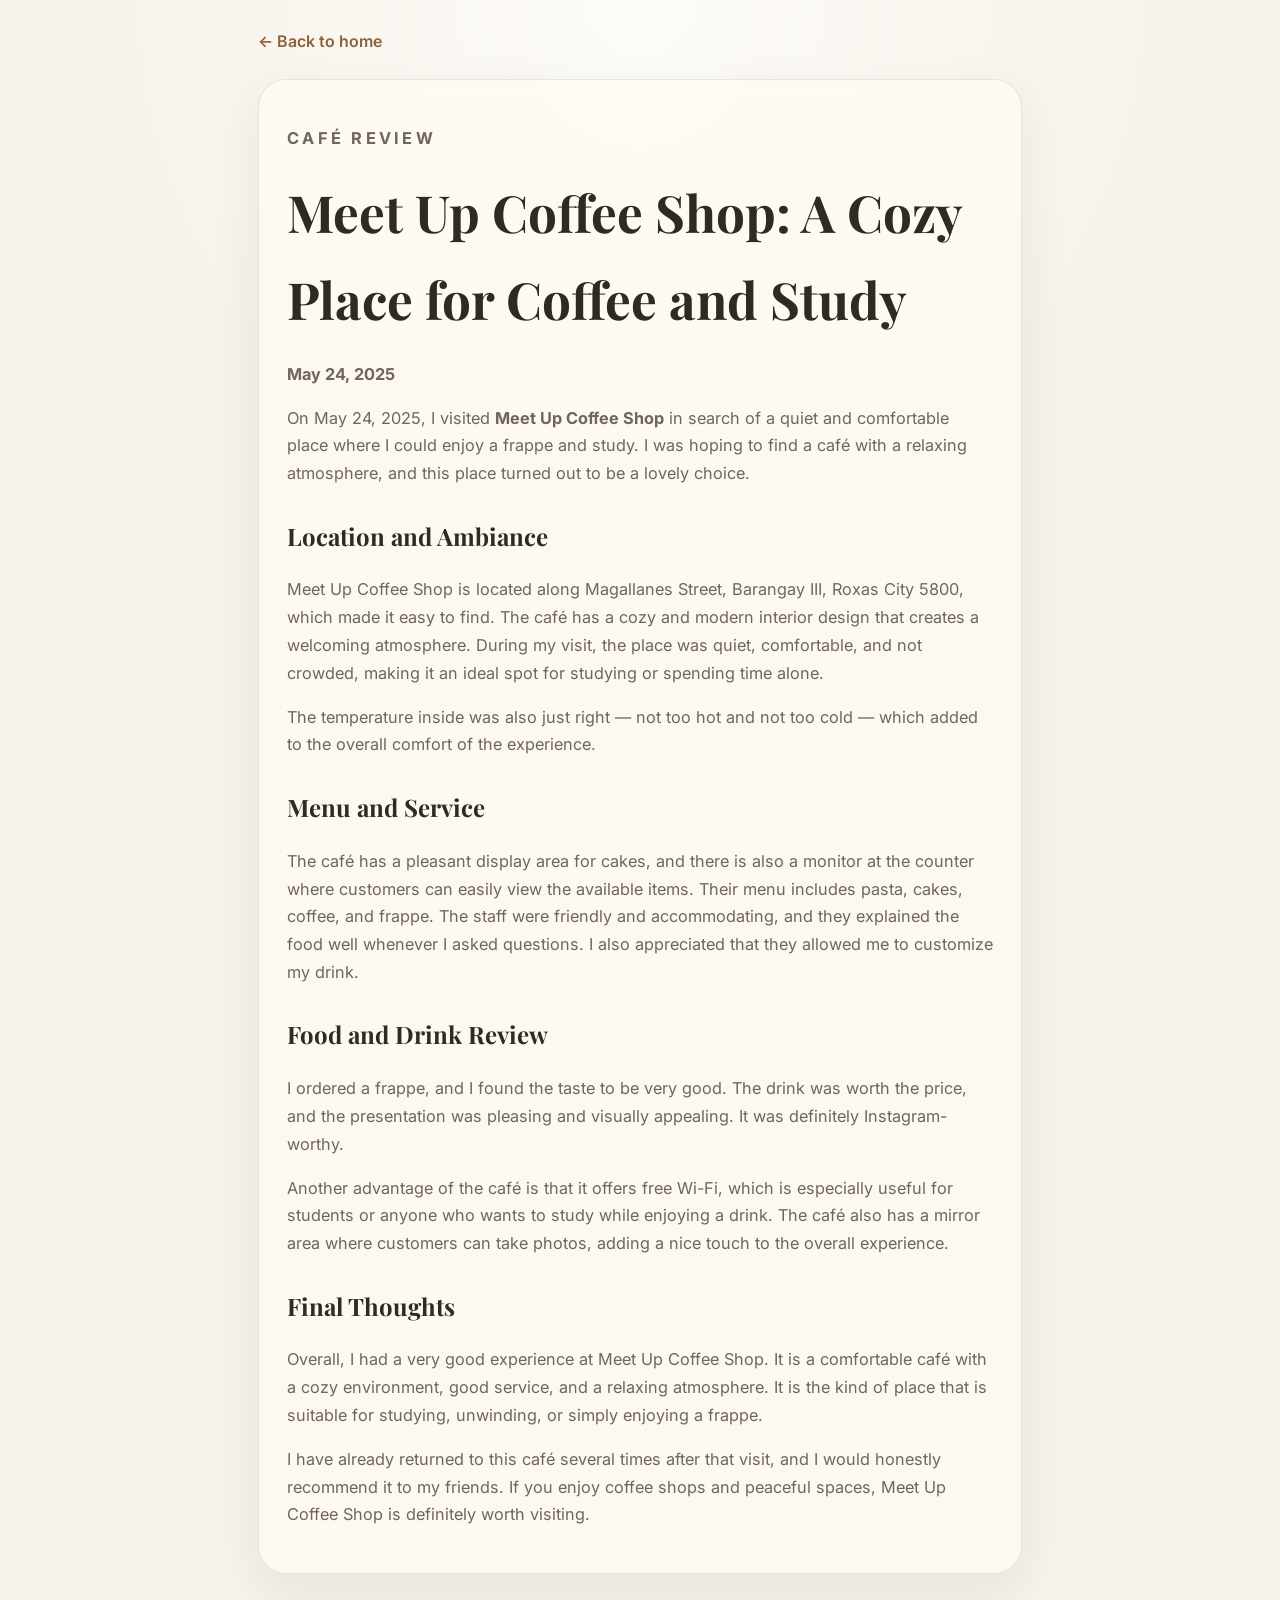
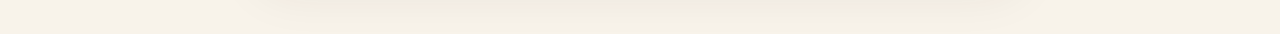
==== meet-up-coffee-shop.html @ 191905ce "Create ANEVAL café blog website with off-white theme" ====
<!DOCTYPE html>
<html lang="en">
  <head>
    <meta charset="UTF-8" />
    <meta name="viewport" content="width=device-width, initial-scale=1.0" />
    <title>Meet Up Coffee Shop | ANEVAL</title>
    <meta
      name="description"
      content="A formal café review of Meet Up Coffee Shop by ANEVAL."
    />
    <link rel="preconnect" href="https://fonts.googleapis.com" />
    <link rel="preconnect" href="https://fonts.gstatic.com" crossorigin />
    <link
      href="https://fonts.googleapis.com/css2?family=Playfair+Display:wght@600;700&family=Inter:wght@400;500;600;700&display=swap"
      rel="stylesheet"
    />
    <link rel="stylesheet" href="style.css" />
  </head>
  <body class="post-page">
    <main class="post-container">
      <a class="back-link" href="index.html">← Back to home</a>

      <article class="post">
        <p class="eyebrow">Café Review</p>
        <h1>Meet Up Coffee Shop: A Cozy Place for Coffee and Study</h1>
        <p class="post-date">May 24, 2025</p>

        <p>
          On May 24, 2025, I visited <strong>Meet Up Coffee Shop</strong> in
          search of a quiet and comfortable place where I could enjoy a frappe
          and study. I was hoping to find a café with a relaxing atmosphere, and
          this place turned out to be a lovely choice.
        </p>

        <h2>Location and Ambiance</h2>
        <p>
          Meet Up Coffee Shop is located along Magallanes Street, Barangay III,
          Roxas City 5800, which made it easy to find. The café has a cozy and
          modern interior design that creates a welcoming atmosphere. During my
          visit, the place was quiet, comfortable, and not crowded, making it an
          ideal spot for studying or spending time alone.
        </p>
        <p>
          The temperature inside was also just right — not too hot and not too
          cold — which added to the overall comfort of the experience.
        </p>

        <h2>Menu and Service</h2>
        <p>
          The café has a pleasant display area for cakes, and there is also a
          monitor at the counter where customers can easily view the available
          items. Their menu includes pasta, cakes, coffee, and frappe. The staff
          were friendly and accommodating, and they explained the food well
          whenever I asked questions. I also appreciated that they allowed me to
          customize my drink.
        </p>

        <h2>Food and Drink Review</h2>
        <p>
          I ordered a frappe, and I found the taste to be very good. The drink
          was worth the price, and the presentation was pleasing and visually
          appealing. It was definitely Instagram-worthy.
        </p>
        <p>
          Another advantage of the café is that it offers free Wi-Fi, which is
          especially useful for students or anyone who wants to study while
          enjoying a drink. The café also has a mirror area where customers can
          take photos, adding a nice touch to the overall experience.
        </p>

        <h2>Final Thoughts</h2>
        <p>
          Overall, I had a very good experience at Meet Up Coffee Shop. It is a
          comfortable café with a cozy environment, good service, and a relaxing
          atmosphere. It is the kind of place that is suitable for studying,
          unwinding, or simply enjoying a frappe.
        </p>
        <p>
          I have already returned to this café several times after that visit,
          and I would honestly recommend it to my friends. If you enjoy coffee
          shops and peaceful spaces, Meet Up Coffee Shop is definitely worth
          visiting.
        </p>
      </article>
    </main>
  </body>
</html>
---- style.css ----
:root {
  --bg: #f8f3ea;
  --surface: #fffaf2;
  --surface-strong: #f3eadc;
  --text: #2f2a25;
  --muted: #6f665c;
  --accent: #a97c50;
  --accent-dark: #8b6239;
  --border: rgba(47, 42, 37, 0.1);
  --shadow: 0 18px 50px rgba(47, 42, 37, 0.08);
}

* {
  box-sizing: border-box;
}

html {
  scroll-behavior: smooth;
}

body {
  margin: 0;
  font-family: "Inter", sans-serif;
  color: var(--text);
  background:
    radial-gradient(circle at top, rgba(255, 255, 255, 0.75), transparent 30%),
    var(--bg);
  line-height: 1.7;
}

h1,
h2,
.brand {
  font-family: "Playfair Display", serif;
}

.hero {
  min-height: 100vh;
  padding: 28px clamp(20px, 4vw, 48px);
  display: flex;
  flex-direction: column;
  justify-content: space-between;
}

.nav {
  display: flex;
  justify-content: space-between;
  align-items: center;
  gap: 16px;
}

.brand {
  font-size: 1.4rem;
  letter-spacing: 0.08em;
}

.nav-link,
.back-link,
.text-link {
  color: var(--accent-dark);
  text-decoration: none;
  font-weight: 600;
}

.hero-content {
  max-width: 760px;
  margin: auto 0;
  padding: 80px 0;
}

.eyebrow {
  text-transform: uppercase;
  letter-spacing: 0.2em;
  font-size: 0.75rem;
  color: var(--accent-dark);
  font-weight: 700;
}

.hero h1 {
  font-size: clamp(3.5rem, 10vw, 7rem);
  line-height: 0.95;
  margin: 12px 0 14px;
}

.tagline {
  font-size: clamp(1.1rem, 2.5vw, 1.4rem);
  color: var(--muted);
  margin: 0 0 18px;
}

.hero-text,
.section p,
.card p,
.post p {
  font-size: 1.02rem;
  color: var(--muted);
}

.button {
  display: inline-block;
  margin-top: 10px;
  padding: 14px 22px;
  border-radius: 999px;
  background: var(--text);
  color: #fff;
  text-decoration: none;
  font-weight: 700;
  box-shadow: var(--shadow);
}

.section {
  max-width: 980px;
  margin: 0 auto;
  padding: 42px clamp(20px, 4vw, 48px);
}

.section-heading h2,
.post h1 {
  font-size: clamp(2rem, 4vw, 3.2rem);
  margin: 8px 0 18px;
}

.card,
.post {
  background: rgba(255, 250, 242, 0.8);
  border: 1px solid var(--border);
  border-radius: 28px;
  padding: 28px;
  box-shadow: var(--shadow);
  backdrop-filter: blur(10px);
}

.card-meta,
.post-date {
  color: var(--accent-dark);
  font-weight: 700;
  font-size: 0.9rem;
}

.text-link {
  display: inline-block;
  margin-top: 8px;
}

.footer {
  text-align: center;
  padding: 28px 20px 40px;
  color: var(--muted);
}

.post-page {
  background:
    radial-gradient(circle at top, rgba(255, 255, 255, 0.7), transparent 30%),
    var(--bg);
}

.post-container {
  max-width: 860px;
  margin: 0 auto;
  padding: 28px clamp(20px, 4vw, 48px) 60px;
}

.back-link {
  display: inline-block;
  margin-bottom: 24px;
}

.post h2 {
  font-size: 1.5rem;
  margin-top: 28px;
}

@media (max-width: 640px) {
  .nav {
    flex-direction: column;
    align-items: flex-start;
  }

  .hero {
    min-height: auto;
  }

  .hero-content {
    padding: 56px 0 28px;
  }

  .card,
  .post {
    padding: 22px;
    border-radius: 22px;
  }
}
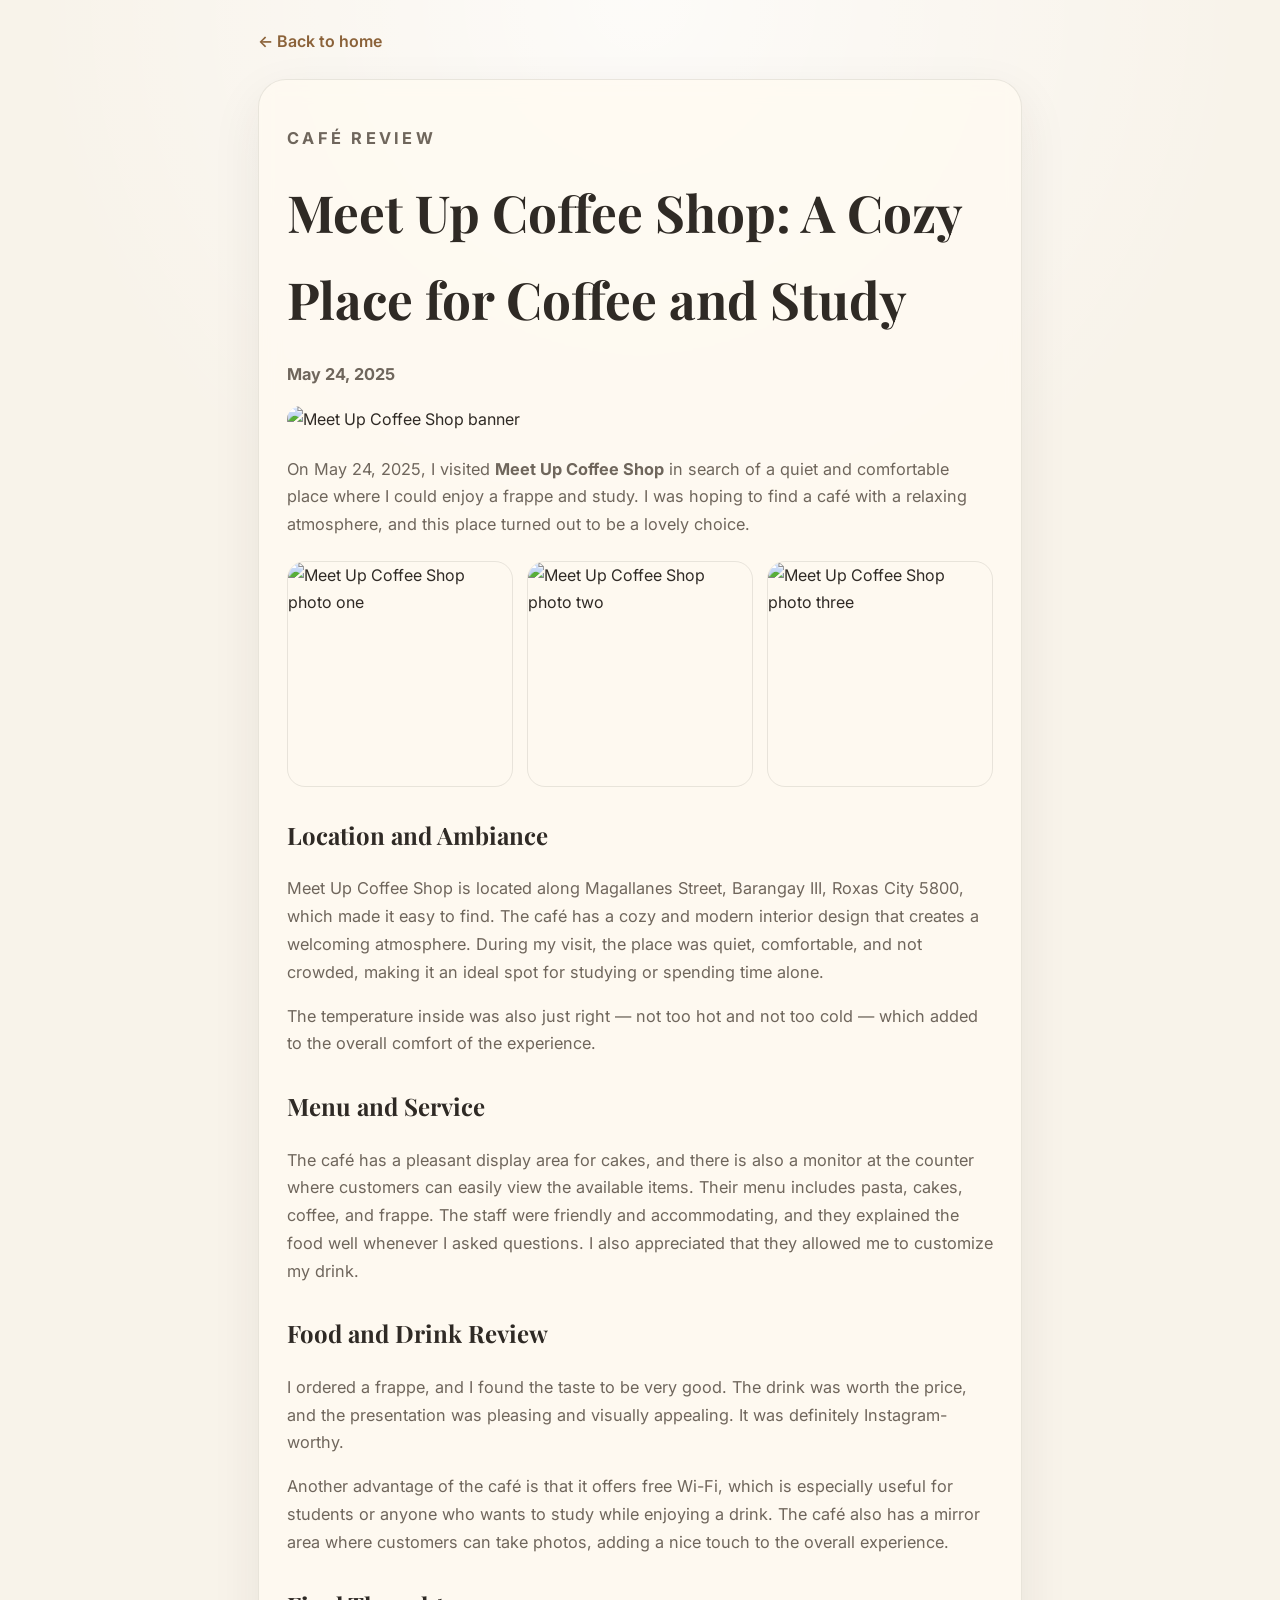
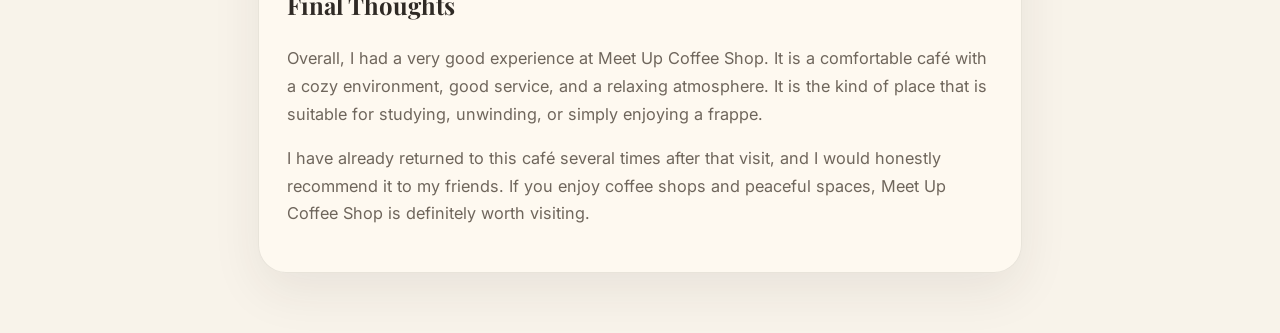
==== commit 6715460e: "Add banner and gallery image layout to cafe post" ====
--- a/meet-up-coffee-shop.html
+++ b/meet-up-coffee-shop.html
@@ -25,12 +25,24 @@
         <h1>Meet Up Coffee Shop: A Cozy Place for Coffee and Study</h1>
         <p class="post-date">May 24, 2025</p>
 
+        <img
+          class="banner-image"
+          src="images/meet-up-banner.jpg"
+          alt="Meet Up Coffee Shop banner"
+        />
+
         <p>
           On May 24, 2025, I visited <strong>Meet Up Coffee Shop</strong> in
           search of a quiet and comfortable place where I could enjoy a frappe
           and study. I was hoping to find a café with a relaxing atmosphere, and
           this place turned out to be a lovely choice.
         </p>
+
+        <div class="photo-grid">
+          <img src="images/meet-up-1.jpg" alt="Meet Up Coffee Shop photo one" />
+          <img src="images/meet-up-2.jpg" alt="Meet Up Coffee Shop photo two" />
+          <img src="images/meet-up-3.jpg" alt="Meet Up Coffee Shop photo three" />
+        </div>
 
         <h2>Location and Ambiance</h2>
         <p>
--- a/style.css
+++ b/style.css
@@ -34,6 +34,11 @@
   font-family: "Playfair Display", serif;
 }
 
+img {
+  max-width: 100%;
+  display: block;
+}
+
 .hero {
   min-height: 100vh;
   padding: 28px clamp(20px, 4vw, 48px);
@@ -56,7 +61,8 @@
 
 .nav-link,
 .back-link,
-.text-link {
+.text-link,
+.contact-card a {
   color: var(--accent-dark);
   text-decoration: none;
   font-weight: 600;
@@ -91,7 +97,8 @@
 .hero-text,
 .section p,
 .card p,
-.post p {
+.post p,
+.contact-card p {
   font-size: 1.02rem;
   color: var(--muted);
 }
@@ -121,7 +128,9 @@
 }
 
 .card,
-.post {
+.post,
+.contact-card,
+.post-preview {
   background: rgba(255, 250, 242, 0.8);
   border: 1px solid var(--border);
   border-radius: 28px;
@@ -130,6 +139,30 @@
   backdrop-filter: blur(10px);
 }
 
+.banner-image {
+  width: 100%;
+  height: auto;
+  max-height: 420px;
+  object-fit: cover;
+  border-radius: 22px;
+  margin: 18px 0 22px;
+}
+
+.photo-grid {
+  display: grid;
+  grid-template-columns: repeat(3, minmax(0, 1fr));
+  gap: 14px;
+  margin: 22px 0 10px;
+}
+
+.photo-grid img {
+  width: 100%;
+  aspect-ratio: 1 / 1;
+  object-fit: cover;
+  border-radius: 18px;
+  border: 1px solid var(--border);
+}
+
 .card-meta,
 .post-date {
   color: var(--accent-dark);
@@ -142,6 +175,10 @@
   margin-top: 8px;
 }
 
+.contact-card p {
+  margin: 10px 0;
+}
+
 .footer {
   text-align: center;
   padding: 28px 20px 40px;
@@ -185,8 +222,14 @@
   }
 
   .card,
-  .post {
+  .post,
+  .contact-card,
+  .post-preview {
     padding: 22px;
     border-radius: 22px;
   }
-}
+
+  .photo-grid {
+    grid-template-columns: 1fr;
+  }
+}
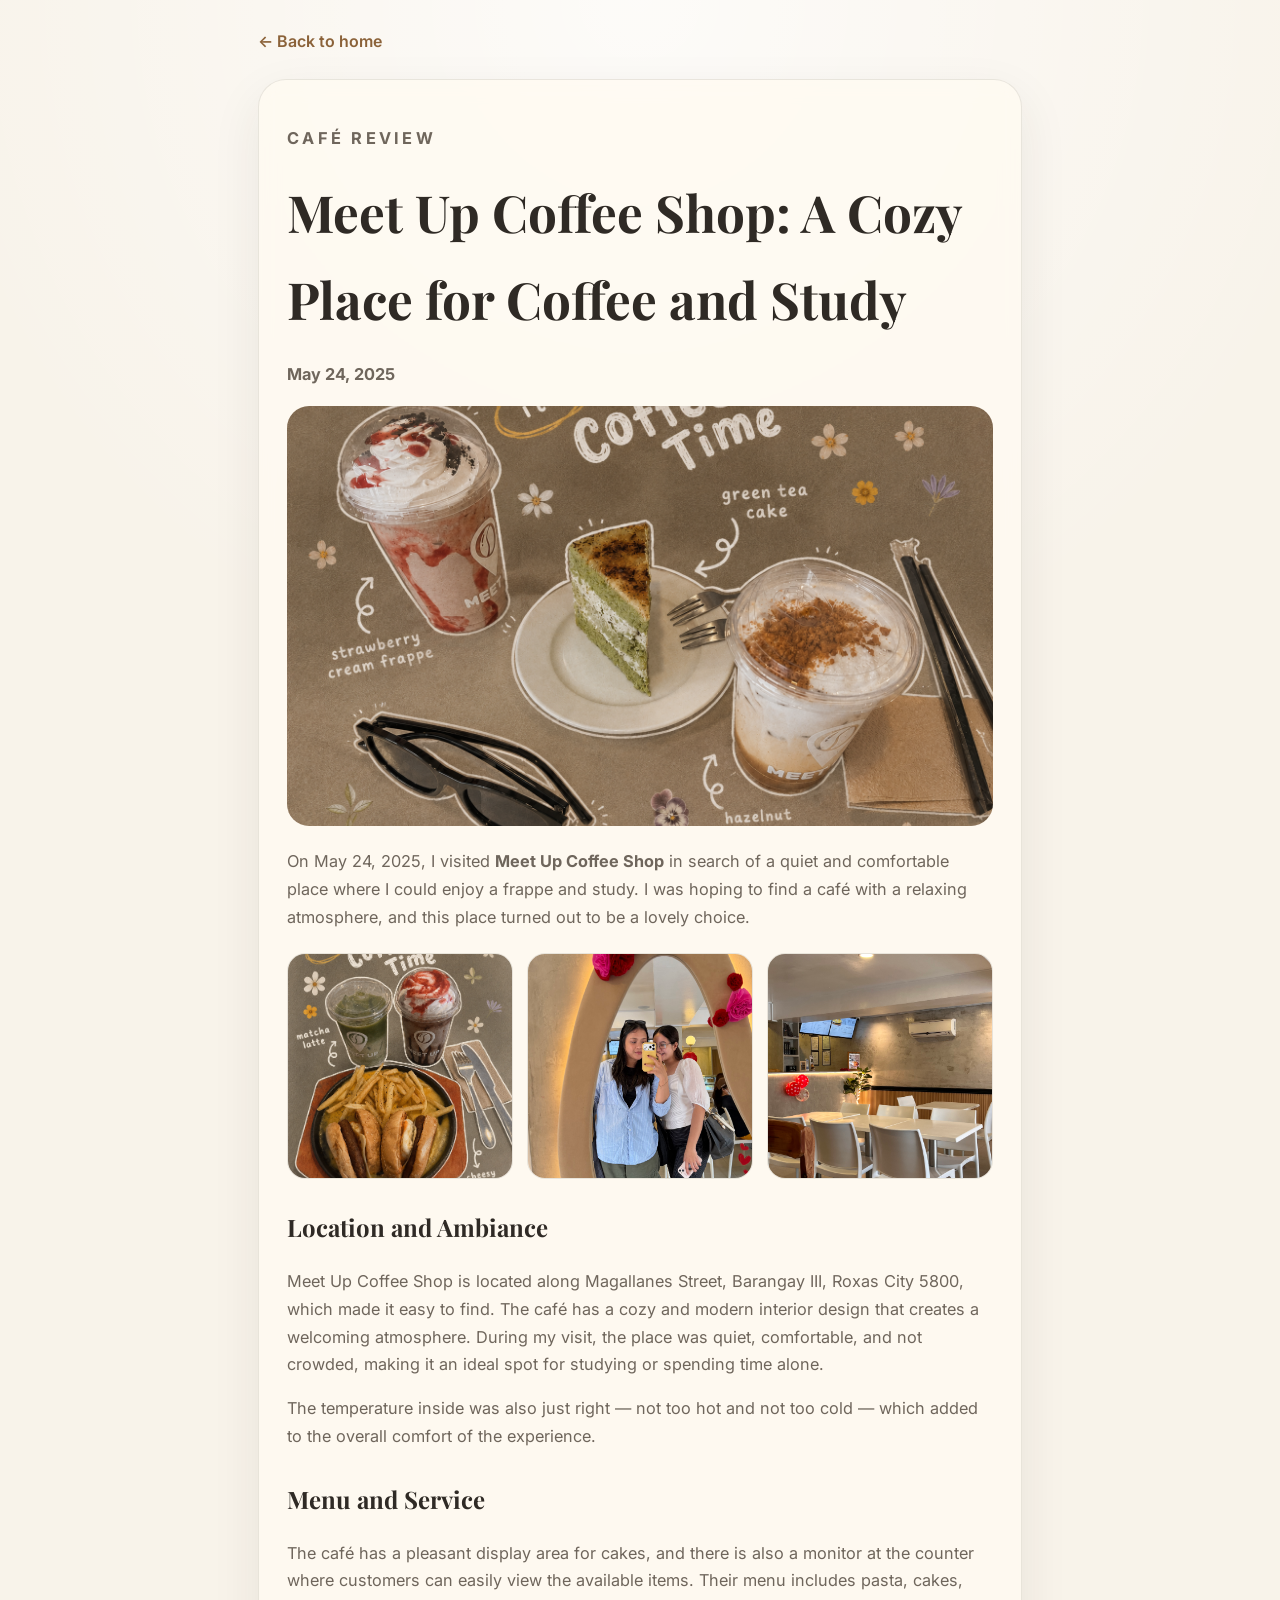
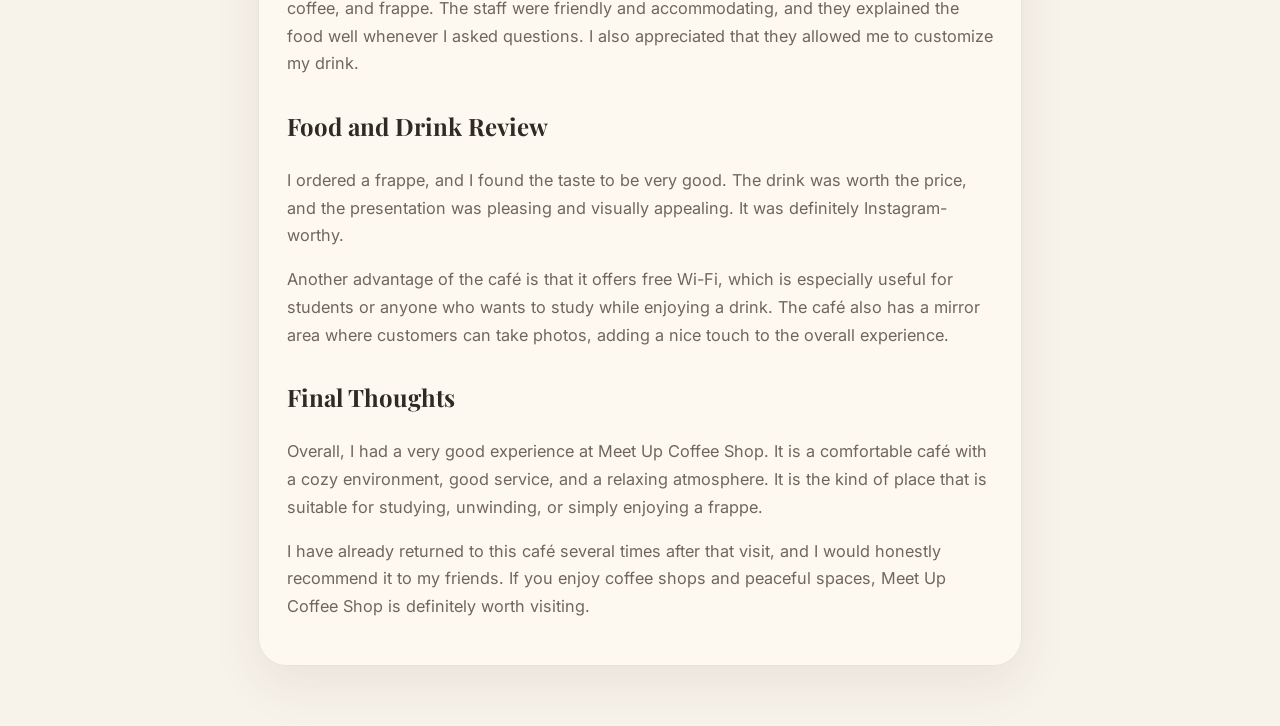
==== commit 61398011: "Update image paths to match uploaded filenames" ====
--- a/meet-up-coffee-shop.html
+++ b/meet-up-coffee-shop.html
@@ -27,7 +27,7 @@
 
         <img
           class="banner-image"
-          src="images/meet-up-banner.jpg"
+          src="imagesmeet-up-banner.png"
           alt="Meet Up Coffee Shop banner"
         />
 
@@ -39,9 +39,9 @@
         </p>
 
         <div class="photo-grid">
-          <img src="images/meet-up-1.jpg" alt="Meet Up Coffee Shop photo one" />
-          <img src="images/meet-up-2.jpg" alt="Meet Up Coffee Shop photo two" />
-          <img src="images/meet-up-3.jpg" alt="Meet Up Coffee Shop photo three" />
+          <img src="imagesmeet-up-1.png" alt="Meet Up Coffee Shop photo one" />
+          <img src="imagesmeet-up-2.jpeg" alt="Meet Up Coffee Shop photo two" />
+          <img src="imagesmeet-up-3.jpeg" alt="Meet Up Coffee Shop photo three" />
         </div>
 
         <h2>Location and Ambiance</h2>
